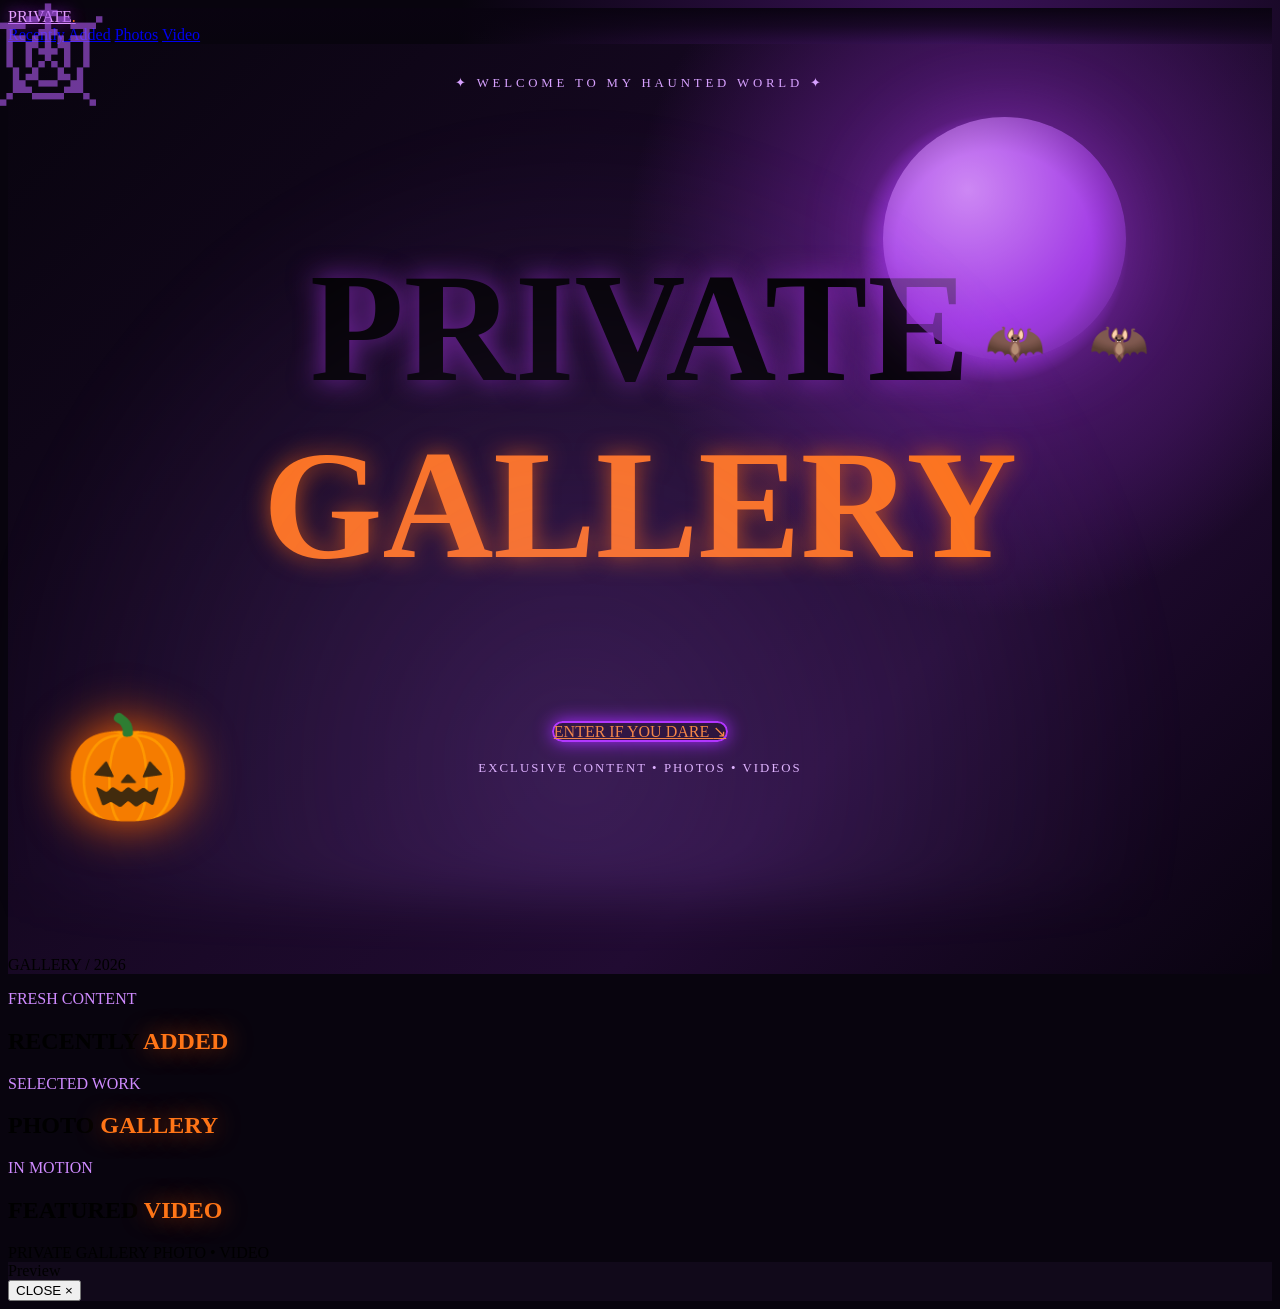
==== index.html @ 1c5b2a29 "Apply Halloween hero and load seasonal stylesheet" ====
<!doctype html>
<html lang="en">
<head>
  <meta charset="utf-8">
  <meta name="viewport" content="width=device-width, initial-scale=1">
  <meta name="theme-color" content="#100719">

  <title>Private Gallery</title>

  <link rel="preconnect" href="https://fonts.googleapis.com">
  <link rel="preconnect" href="https://fonts.gstatic.com" crossorigin>

  <link
    href="https://fonts.googleapis.com/css2?family=Bebas+Neue&family=Inter:wght@300;400;500;600;700&display=swap"
    rel="stylesheet"
  >

  <!-- Version number forces browsers to load the newest files -->
  <link rel="stylesheet" href="./styles.css?v=32">
  <link rel="stylesheet" href="./halloween.css?v=1">
  <script src="./gallery.js?v=32" defer></script>
</head>

<body>

  <header class="site-nav">
    <a class="brand" href="#top">
      PRIVATE<span>.</span>
    </a>

    <nav>
      <a href="#recent">Recently Added</a>
      <a href="#photos">Photos</a>
      <a href="#videos">Video</a>
    </nav>
  </header>


  <main id="top">

    <!-- ==============================
         HERO
         ============================== -->

    <section class="hero">

      <img
        id="heroImage"
        class="hero-photo"
        alt=""
      >

      <div class="hero-shade"></div>
      <div class="spooky-moon" aria-hidden="true"></div>
      <div class="spooky-bats" aria-hidden="true">🦇 🦇</div>
      <div class="spooky-pumpkin" aria-hidden="true">🎃</div>
      <div class="spooky-web" aria-hidden="true">🕸</div>

      <div class="hero-copy">

        <p class="halloween-tag">✦ WELCOME TO MY HAUNTED WORLD ✦</p>

        <h1>
          PRIVATE <span>GALLERY</span>
        </h1>

        <a
          class="hero-btn"
          href="#recent"
        >
          ENTER IF YOU DARE <span>↘</span>
        </a>
        <p class="halloween-note">EXCLUSIVE CONTENT • PHOTOS • VIDEOS</p>

      </div>

      <div class="hero-side">
        GALLERY / 2026
      </div>

    </section>


    <!-- ==============================
         RECENTLY ADDED
         ============================== -->

    <section
      id="recent"
      class="portfolio-section recent-section"
    >

      <div class="section-head">

        <div>

          <p class="eyebrow">
            FRESH CONTENT
          </p>

          <h2>
            RECENTLY <span>ADDED</span>
          </h2>

        </div>

        <div
          id="recentCount"
          class="count"
        ></div>

      </div>

      <div
        id="recentGrid"
        class="feature-grid"
      ></div>

    </section>


    <!-- ==============================
         PHOTOS
         ============================== -->

    <section
      id="photos"
      class="portfolio-section"
    >

      <div class="section-head">

        <div>

          <p class="eyebrow">
            SELECTED WORK
          </p>

          <h2>
            PHOTO <span>GALLERY</span>
          </h2>

        </div>

        <div
          id="photoCount"
          class="count"
        ></div>

      </div>

      <div
        id="photoGrid"
        class="photo-grid"
      ></div>

    </section>


    <!-- ==============================
         VIDEOS
         ============================== -->

    <section
      id="videos"
      class="portfolio-section"
    >

      <div class="section-head">

        <div>

          <p class="eyebrow">
            IN MOTION
          </p>

          <h2>
            FEATURED <span>VIDEO</span>
          </h2>

        </div>

        <div
          id="videoCount"
          class="count"
        ></div>

      </div>

      <div
        id="videoGrid"
        class="video-grid"
      ></div>

    </section>

  </main>


  <!-- ==============================
       FOOTER
       ============================== -->

  <footer>

    <span>
      PRIVATE GALLERY
    </span>

    <span>
      PHOTO • VIDEO
    </span>

  </footer>


  <!-- ==============================
       PHOTO / VIDEO MODAL
       ============================== -->

  <div
    id="modal"
    class="modal"
    aria-hidden="true"
  >

    <div class="modal-inner">

      <div class="modal-bar">

        <div
          id="modalTitle"
          class="modal-title"
        >
          Preview
        </div>

        <button
          id="closeBtn"
          class="close"
          type="button"
        >
          CLOSE ×
        </button>

      </div>

      <div
        id="modalContent"
        class="modal-content"
      ></div>

    </div>

  </div>


  <noscript>

    <div class="js-warning">
      This gallery requires JavaScript to display the media.
    </div>

  </noscript>

</body>
</html>
---- halloween.css ----
/* Halloween visual theme — no payment or gallery logic changed */
:root{--bg:#08040e;--panel:#150b20;--accent:#ff7517;--glow:rgba(255,117,23,.45);--border:rgba(169,79,255,.25)}
body{background:radial-gradient(circle at 75% 5%,#3c125b 0,transparent 32%),#08040e}
.site-nav{background:linear-gradient(#090310f5,#0903109c,transparent)}
.brand{color:#e5a0ff;text-shadow:0 0 15px #ac31ee}
.brand span,.hero h1 span,.section-head h2 span{color:#ff7517;text-shadow:0 0 25px #f60a}
.eyebrow{color:#cf8bff}
.hero{background:radial-gradient(circle at 78% 22%,#9a34e0 0 8%,#4c176c 11%,transparent 30%),linear-gradient(135deg,#08040e,#210b32 70%,#090310)}
.hero-photo{opacity:.38;filter:grayscale(.3) sepia(.2) hue-rotate(215deg)}
.hero-shade{background:linear-gradient(90deg,#090310e8,#170a2a80),linear-gradient(0deg,#08040efa,transparent 75%)}
.hero:before{content:"";position:absolute;inset:0;z-index:1;pointer-events:none;background:radial-gradient(ellipse at 45% 85%,#b56aff33,transparent 60%);filter:blur(25px);animation:hauntFog 13s ease-in-out infinite alternate}
.hero-copy{text-align:center;margin-bottom:20vh}
.hero h1{font-size:clamp(5rem,12vw,11rem);text-shadow:0 0 28px #7b24aa}
.hero-btn{background:#15061c;border:2px solid #b22cff;border-radius:30px;box-shadow:0 0 18px #a21dff;color:#ff8b24}
.hero-btn:hover{box-shadow:0 0 32px #d334ff}
.halloween-tag{display:inline-block;margin-bottom:22px;color:#d7a1ff;letter-spacing:.3em;font-size:.8rem}
.halloween-note{color:#e6c0ff;letter-spacing:.16em;margin-top:20px;font-size:.8rem}
.spooky-moon{position:absolute;right:12%;top:13%;width:clamp(110px,19vw,280px);aspect-ratio:1;border-radius:50%;background:radial-gradient(circle at 35% 30%,#e9b5ff,#a842e9 58%,#62248b);box-shadow:0 0 80px #a33cdb99;opacity:.65;pointer-events:none}
.spooky-bats{position:absolute;right:9%;top:35%;font-size:clamp(1.5rem,4vw,3rem);letter-spacing:1rem;color:#07020b;z-index:2;pointer-events:none}
.spooky-pumpkin{position:absolute;left:5%;bottom:8%;font-size:clamp(3rem,8vw,7rem);filter:drop-shadow(0 0 25px #ff6500);z-index:2;pointer-events:none}
.spooky-web{position:absolute;top:0;left:0;font-size:clamp(3rem,8vw,7rem);color:#b05af2;opacity:.6;z-index:2;pointer-events:none}
.portfolio-section{border-color:#60247a}
.feature-card:hover,.photo-card:hover,.video-card:hover{border-color:#ae48ff;box-shadow:0 0 35px #7422ba55}
.feature-badge{background:#ff7517}
.video-card,.feature-video-card{background:radial-gradient(circle,#61228b55,transparent 55%),#100819}
.modal-inner{background:#11091a}
@keyframes hauntFog{from{transform:translateX(-6%);opacity:.4}to{transform:translateX(6%);opacity:1}}
@media(max-width:650px){.hero-copy{margin-bottom:23vh}.spooky-pumpkin{bottom:7%}.spooky-moon{top:17%;right:5%}.spooky-bats{right:3%;top:40%;letter-spacing:.2rem}.hero h1{font-size:clamp(4rem,19vw,6rem)}}
@media(prefers-reduced-motion:reduce){.hero:before{animation:none}}
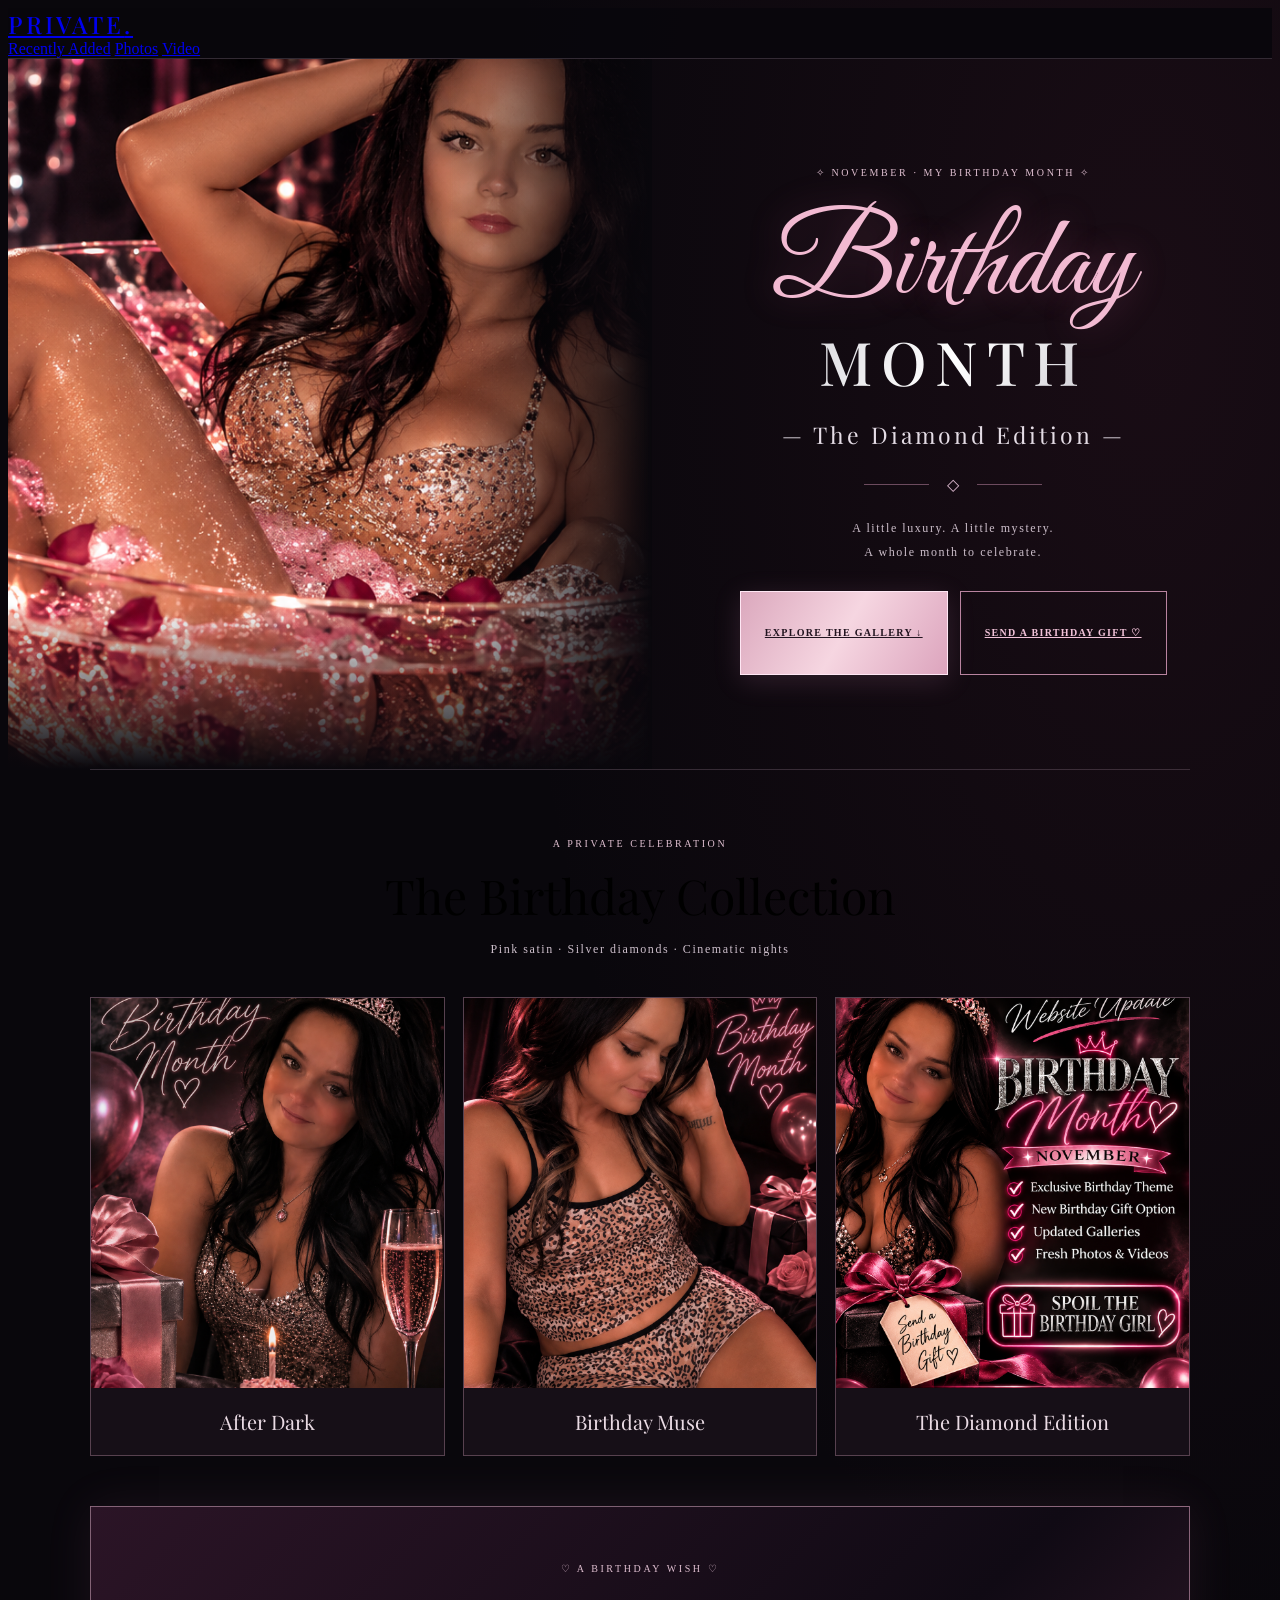
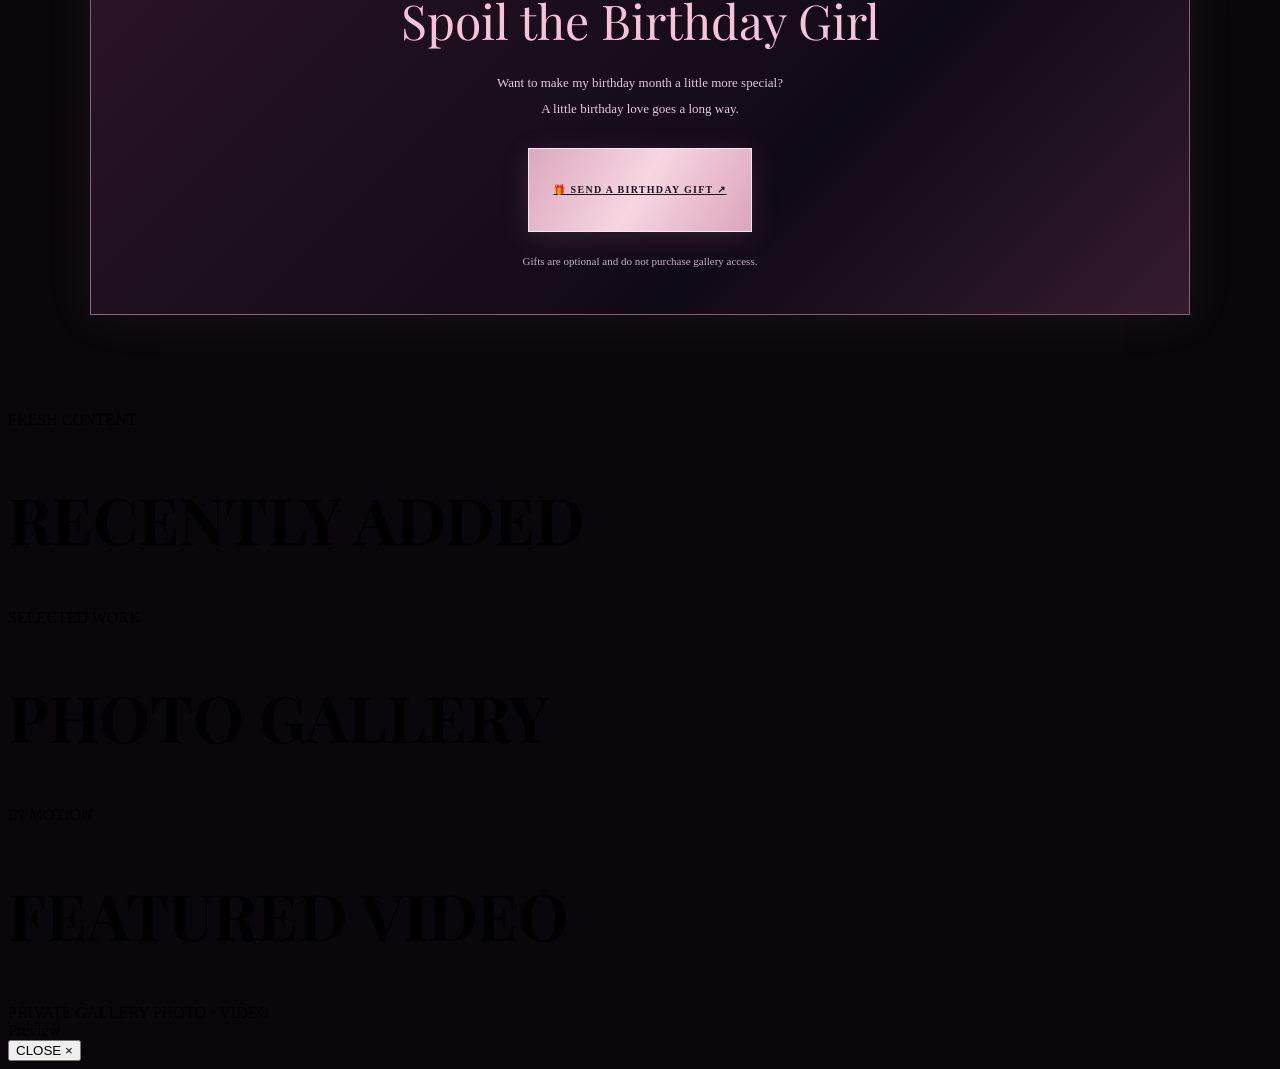
==== commit e931f1c7: "Publish November Birthday Month Diamond Edition homepage" ====
--- a/index.html
+++ b/index.html
@@ -3,22 +3,73 @@
 <head>
   <meta charset="utf-8">
   <meta name="viewport" content="width=device-width, initial-scale=1">
-  <meta name="theme-color" content="#100719">
-
-  <title>Private Gallery</title>
+  <meta name="theme-color" content="#09070c">
+
+  <title>Birthday Month — The Diamond Edition | Private Gallery</title>
 
   <link rel="preconnect" href="https://fonts.googleapis.com">
   <link rel="preconnect" href="https://fonts.gstatic.com" crossorigin>
 
   <link
-    href="https://fonts.googleapis.com/css2?family=Bebas+Neue&family=Inter:wght@300;400;500;600;700&display=swap"
+    href="https://fonts.googleapis.com/css2?family=Great+Vibes&family=Playfair+Display:wght@400;500;600&family=Bebas+Neue&family=Inter:wght@300;400;500;600;700&display=swap"
     rel="stylesheet"
   >
 
   <!-- Version number forces browsers to load the newest files -->
   <link rel="stylesheet" href="./styles.css?v=32">
-  <link rel="stylesheet" href="./halloween.css?v=1">
+
   <script src="./gallery.js?v=32" defer></script>
+<style>
+/* November Birthday Month: presentation only; gallery and access scripts stay unchanged. */
+:root{--bg:#09070c;--panel:#160f17;--accent:#ebbad0;--glow:#eaa3c733;--border:#ddbad033}
+body{background:radial-gradient(ellipse at 90% 12%,#6e294329,transparent 40%),var(--bg)}
+.site-nav{position:relative;background:#09070cf5;border-bottom:1px solid var(--border);flex-wrap:wrap;gap:14px}
+.brand{font:500 clamp(17px,2vw,24px) "Playfair Display",Georgia,serif;letter-spacing:.12em}
+.site-nav nav{gap:clamp(12px,2vw,27px)}
+.birthday-hero{display:grid;grid-template-columns:1.04fr 1fr;max-width:1440px;margin:auto;min-height:710px}
+.birthday-portrait{position:relative;overflow:hidden;min-height:710px}
+.birthday-portrait img{position:absolute;inset:0;width:100%;height:100%;object-fit:cover;object-position:68% 18%;transform:scale(1.45);transform-origin:68% 18%}
+.birthday-portrait:after{content:"";position:absolute;inset:0;background:linear-gradient(90deg,transparent 68%,#09070c),linear-gradient(0deg,#09070c,transparent 23%)}
+.birthday-copy{align-self:center;text-align:center;padding:65px 30px 65px 12px;position:relative}
+.birthday-kicker{font-size:10px;line-height:1.9;letter-spacing:.26em;color:#dfbfd0}
+.birthday-copy h1{margin:25px 0 0;font-weight:400}
+.birthday-script{display:block;font:400 clamp(80px,9vw,145px)/1.05 "Great Vibes",cursive;color:#f2bad2;text-shadow:0 0 35px #e56c9c44}
+.birthday-month{display:block;font:500 clamp(38px,4.7vw,70px)/1.15 "Playfair Display",Georgia,serif;letter-spacing:.14em;text-transform:uppercase;background:linear-gradient(120deg,#b8b7c0,#fff,#a6a3af);background-clip:text;-webkit-background-clip:text;color:transparent}
+.birthday-edition{display:block;margin:20px 0;font:400 clamp(15px,1.8vw,23px)/1.6 "Playfair Display",Georgia,serif;letter-spacing:.13em;color:#e4dce5}
+.birthday-divider{display:flex;align-items:center;justify-content:center;gap:18px;color:#ddbad0;margin:22px 0}
+.birthday-divider:before,.birthday-divider:after{content:"";width:65px;height:1px;background:#c58cac80}
+.birthday-intro,.birthday-caption{font-size:12px;line-height:2;letter-spacing:.13em;color:#cdbfcb}
+.birthday-actions{display:flex;flex-wrap:wrap;justify-content:center;gap:12px;margin-top:27px}
+.birthday-button{display:inline-flex;justify-content:center;align-items:center;min-height:50px;padding:16px 24px;border:1px solid #ffe7f4;background:linear-gradient(120deg,#dba8bd,#f6d6e1,#dca4bd);color:#21131f;font-size:10px;font-weight:700;line-height:1.6;letter-spacing:.13em;text-transform:uppercase;box-shadow:0 6px 28px #f0a1cc25;transition:transform .2s}
+.birthday-button:hover{transform:translateY(-2px)}
+.birthday-secondary{background:transparent;color:#f2c3d9;border-color:#b984a0;box-shadow:none}
+.birthday-button:focus-visible,a:focus-visible,button:focus-visible{outline:2px solid #fff;outline-offset:5px}
+.birthday-collection{width:min(1100px,90vw);margin:auto;padding:54px 0 80px;text-align:center;border-top:1px solid var(--border)}
+.birthday-collection h2{font:400 clamp(30px,4vw,48px)/1.25 "Playfair Display",Georgia,serif;margin:12px 0}
+.birthday-cards{display:grid;grid-template-columns:repeat(3,minmax(0,1fr));gap:18px;margin:36px 0 50px}
+.birthday-cards figure{margin:0;background:#160f17;border:1px solid #d4a0ba58;overflow:hidden}
+.birthday-cards img{display:block;width:100%;height:390px;object-fit:cover;object-position:center 20%}
+.birthday-cards figcaption{font:400 20px "Playfair Display",Georgia,serif;padding:20px 10px;color:#eadbe4}
+.birthday-gift{scroll-margin-top:25px;padding:42px 22px;border:1px solid #e9b5d080;background:linear-gradient(135deg,#2b1426,#100a14 65%,#351b2c);box-shadow:0 0 45px #e889bb16}
+.birthday-gift h2{color:#f6c3d8}
+.birthday-gift>p:not(.birthday-kicker){font-size:13px;line-height:2;color:#e6cbd9;margin:20px 0 26px}
+.birthday-gift small{display:block;color:#c7b3c1;font-size:11px;line-height:1.8;margin-top:20px}
+.section-head h2{font-family:"Playfair Display",Georgia,serif;font-size:clamp(30px,5vw,65px);line-height:1.15}
+.portfolio-section{scroll-margin-top:25px}
+.feature-badge{color:#21131f}
+@media(max-width:760px){
+.birthday-hero{display:block;min-height:0}.birthday-portrait{height:460px;min-height:0}
+.birthday-portrait img{object-position:66% 15%;transform:scale(1.6);transform-origin:66% 15%}
+.birthday-portrait:after{background:linear-gradient(0deg,#09070c,transparent 48%)}
+.birthday-copy{padding:0 20px 55px;margin-top:-20px}.birthday-script{font-size:94px}
+.birthday-month{font-size:43px}.birthday-edition{font-size:17px}
+.birthday-cards{grid-template-columns:1fr;max-width:410px;margin:30px auto 40px}.birthday-cards img{height:auto;aspect-ratio:4/5}
+.birthday-collection{padding-top:35px}.site-nav nav a:first-child{display:inline}
+.site-nav nav a{font-size:9px;letter-spacing:.1em}.site-nav{padding:18px 5vw}
+.section-head{flex-wrap:wrap}.section-head h2{font-size:clamp(30px,9vw,50px)}
+}
+@media(prefers-reduced-motion:reduce){html{scroll-behavior:auto}*,*:before,*:after{transition:none!important}}
+</style>
 </head>
 
 <body>
@@ -42,44 +93,33 @@
          HERO
          ============================== -->
 
-    <section class="hero">
-
-      <img
-        id="heroImage"
-        class="hero-photo"
-        alt=""
-      >
-
-      <div class="hero-shade"></div>
-      <div class="spooky-moon" aria-hidden="true"></div>
-      <div class="spooky-bats" aria-hidden="true">🦇 🦇</div>
-      <div class="spooky-pumpkin" aria-hidden="true">🎃</div>
-      <div class="spooky-web" aria-hidden="true">🕸</div>
-
-      <div class="hero-copy">
-
-        <p class="halloween-tag">✦ WELCOME TO MY HAUNTED WORLD ✦</p>
-
-        <h1>
-          PRIVATE <span>GALLERY</span>
-        </h1>
-
-        <a
-          class="hero-btn"
-          href="#recent"
-        >
-          ENTER IF YOU DARE <span>↘</span>
-        </a>
-        <p class="halloween-note">EXCLUSIVE CONTENT • PHOTOS • VIDEOS</p>
-
-      </div>
-
-      <div class="hero-side">
-        GALLERY / 2026
-      </div>
-
-    </section>
-
+    <section class="birthday-hero" aria-labelledby="birthday-title">
+      <div class="birthday-portrait"><img id="birthdayHeroImage" src="./birthday/Glamorous%20Birthday%20Champagne%20Fantasy.png" alt="Birthday portrait in a sparkling champagne glass" fetchpriority="high" width="1024" height="1536"></div>
+      <div class="birthday-copy">
+        <p class="birthday-kicker">✧ NOVEMBER · MY BIRTHDAY MONTH ✧</p>
+        <h1 id="birthday-title"><span class="birthday-script">Birthday</span><span class="birthday-month">Month</span><span class="birthday-edition">— The Diamond Edition —</span></h1>
+        <div class="birthday-divider" aria-hidden="true">◇</div>
+        <p class="birthday-intro">A little luxury. A little mystery.<br>A whole month to celebrate.</p>
+        <div class="birthday-actions"><a class="birthday-button" href="#recent">Explore the Gallery ↓</a><a class="birthday-button birthday-secondary" href="#birthday-gift">Send a Birthday Gift ♡</a></div>
+      </div>
+    </section>
+    <section class="birthday-collection" aria-labelledby="birthday-collection-title">
+      <p class="birthday-kicker">A PRIVATE CELEBRATION</p>
+      <h2 id="birthday-collection-title">The Birthday Collection</h2>
+      <p class="birthday-caption">Pink satin · Silver diamonds · Cinematic nights</p>
+      <div class="birthday-cards">
+        <figure><img src="./birthday/Moody%20Birthday%20Queen%20Celebration.png" alt="Moody birthday queen portrait" loading="lazy" width="1024" height="1536"><figcaption>After Dark</figcaption></figure>
+        <figure><img src="./birthday/Glamorous%20Birthday%20Month%20Portrait.png" alt="Glamorous birthday month portrait" loading="lazy" width="1024" height="1536"><figcaption>Birthday Muse</figcaption></figure>
+        <figure><img src="./birthday/Glamorous%20Birthday%20Month%20Website%20Update.png" alt="Diamond edition birthday celebration" loading="lazy" width="1024" height="1536"><figcaption>The Diamond Edition</figcaption></figure>
+      </div>
+      <div id="birthday-gift" class="birthday-gift">
+        <p class="birthday-kicker">♡ A BIRTHDAY WISH ♡</p>
+        <h2>Spoil the Birthday Girl</h2>
+        <p>Want to make my birthday month a little more special?<br>A little birthday love goes a long way.</p>
+        <a class="birthday-button" href="https://buy.stripe.com/5kQ8wP1u58Wk6lE6FY7kc0r" target="_blank" rel="noopener noreferrer">🎁 Send a Birthday Gift ↗</a>
+        <small>Gifts are optional and do not purchase gallery access.</small>
+      </div>
+    </section>
 
     <!-- ==============================
          RECENTLY ADDED
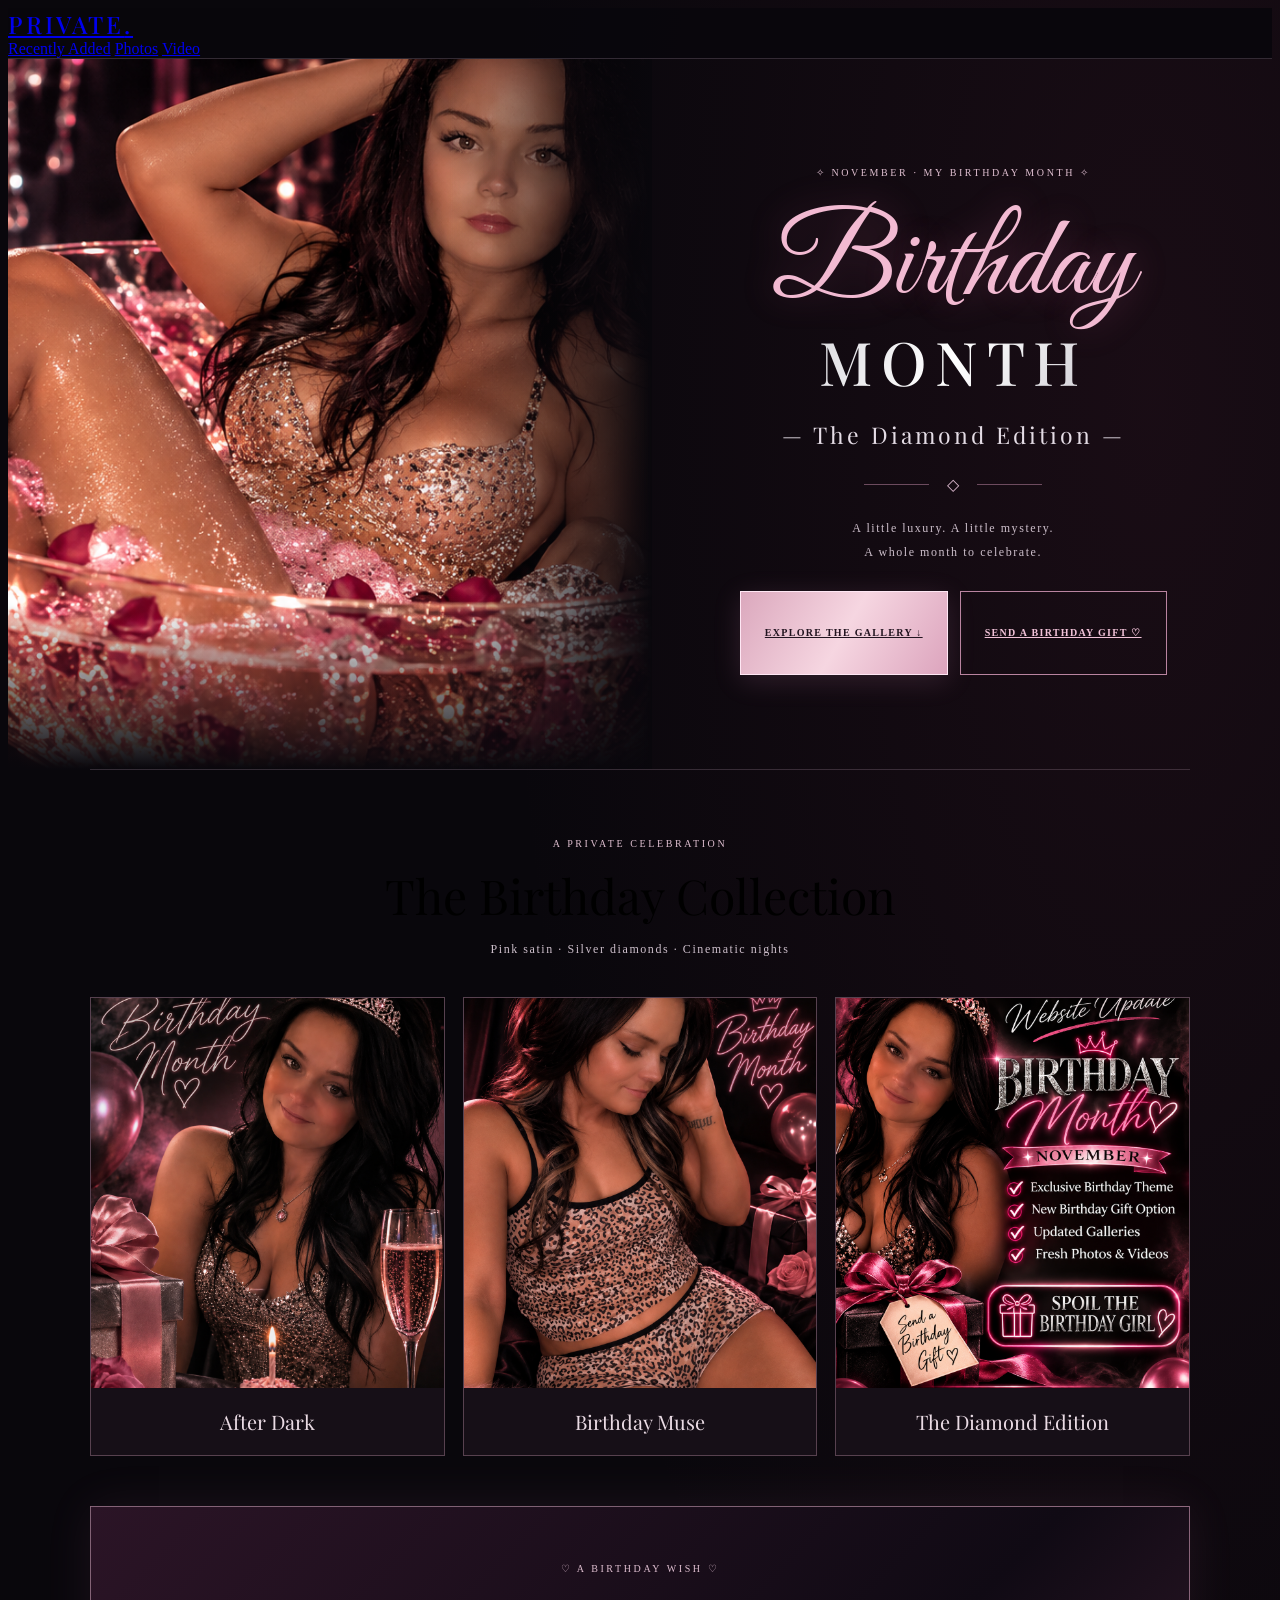
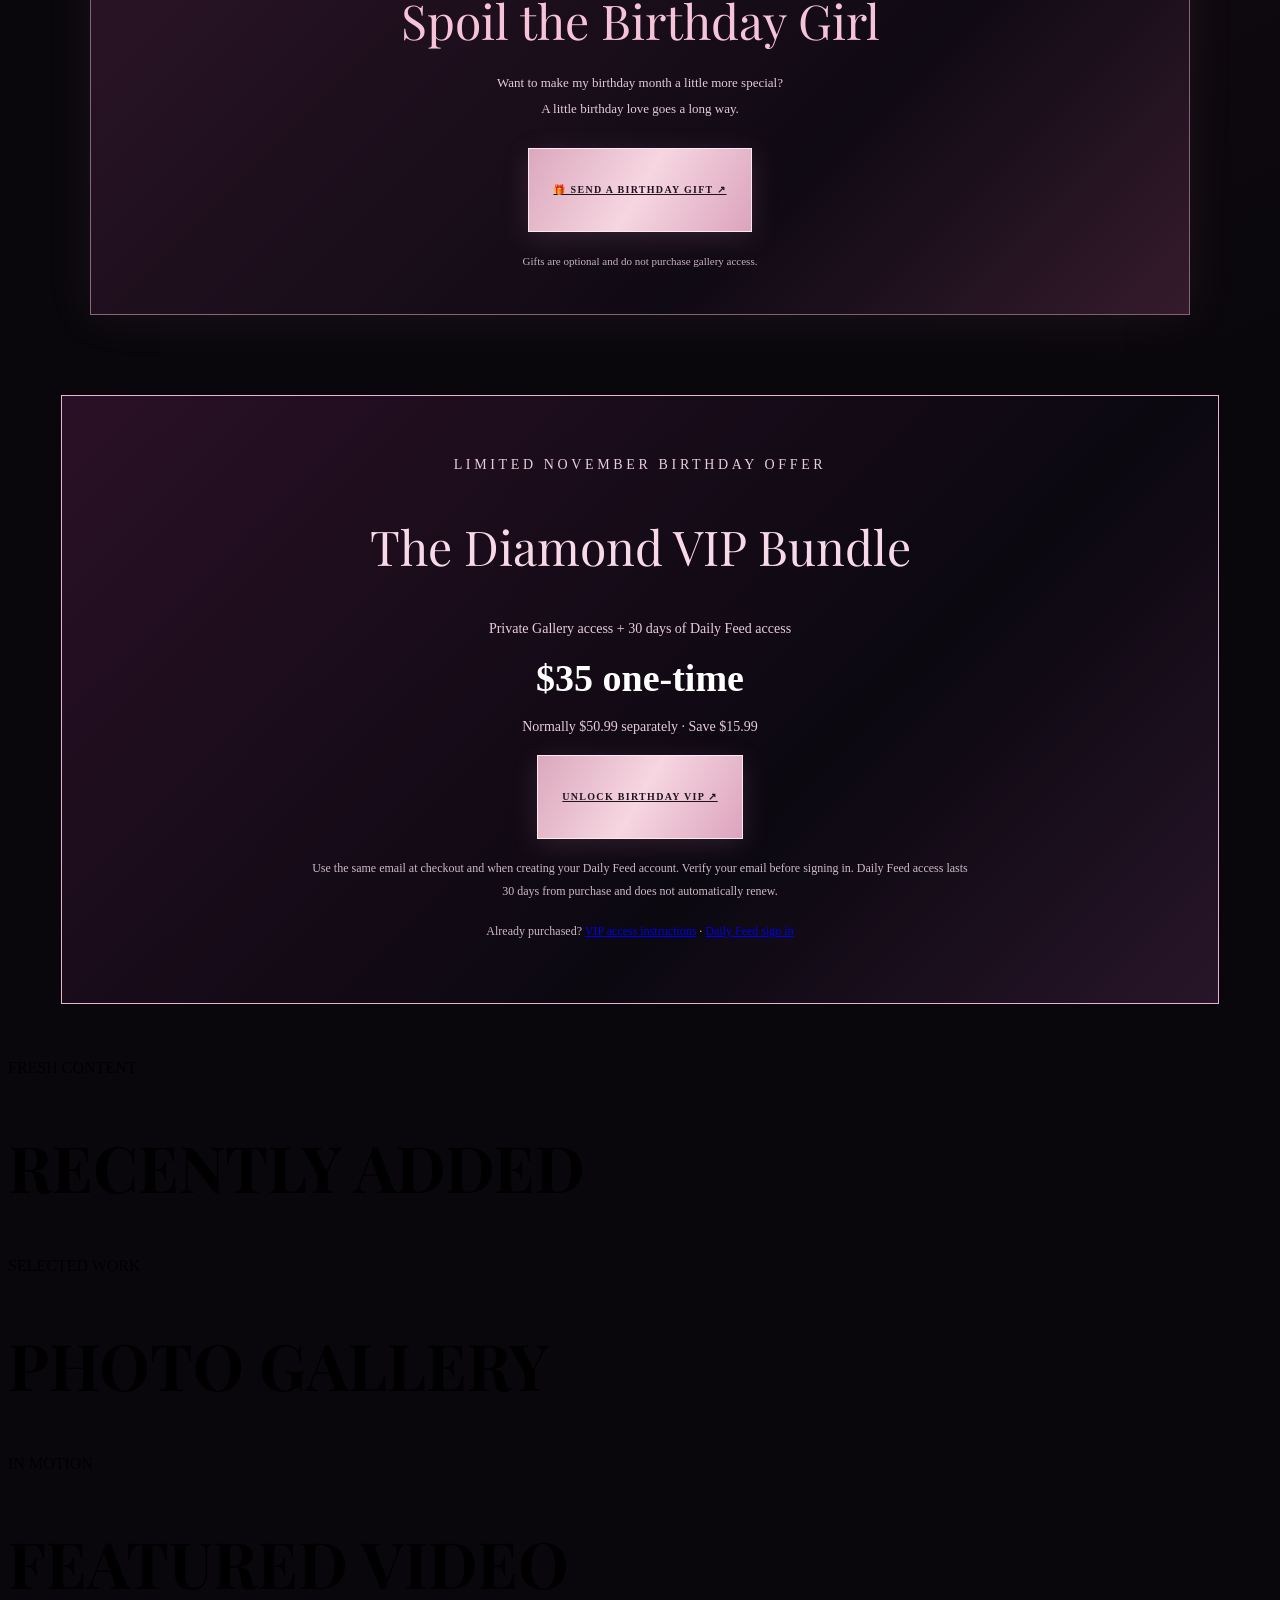
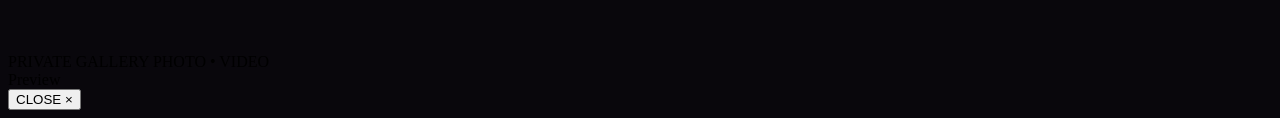
==== commit 22c7301c: "Add November Birthday VIP purchase option to homepage" ====
--- a/index.html
+++ b/index.html
@@ -69,6 +69,7 @@
 .section-head{flex-wrap:wrap}.section-head h2{font-size:clamp(30px,9vw,50px)}
 }
 @media(prefers-reduced-motion:reduce){html{scroll-behavior:auto}*,*:before,*:after{transition:none!important}}
+.birthday-vip{width:min(1100px,90vw);margin:0 auto 55px;padding:42px 28px;text-align:center;border:1px solid #e8b5d1;background:linear-gradient(135deg,#2a1026,#0b0810 64%,#281529)}.birthday-vip h2{font:400 clamp(30px,4vw,48px)/1.2 "Playfair Display",Georgia,serif;color:#f8d9e8}.birthday-vip p{color:#e9cddc;font-size:14px;line-height:1.9}.birthday-vip .vip-price{font:600 38px Georgia,serif;color:#fff}.birthday-vip .vip-note{font-size:12px;color:#cfb9c7;max-width:670px;margin:18px auto}
 </style>
 </head>
 
@@ -125,6 +126,8 @@
          RECENTLY ADDED
          ============================== -->
 
+
+<section id="birthday-vip" class="birthday-vip" aria-labelledby="birthday-vip-title"><p class="birthday-kicker">LIMITED NOVEMBER BIRTHDAY OFFER</p><h2 id="birthday-vip-title">The Diamond VIP Bundle</h2><p>Private Gallery access + 30 days of Daily Feed access</p><div class="vip-price">$35 one-time</div><p>Normally $50.99 separately · Save $15.99</p><a class="birthday-button" href="https://buy.stripe.com/9B6eVddcNegE39sggy7kc0s" target="_blank" rel="noopener noreferrer">Unlock Birthday VIP ↗</a><p class="vip-note">Use the same email at checkout and when creating your Daily Feed account. Verify your email before signing in. Daily Feed access lasts 30 days from purchase and does not automatically renew.</p><p class="vip-note">Already purchased? <a href="./vip-welcome.html">VIP access instructions</a> · <a href="./daily.html">Daily Feed sign in</a></p></section>
     <section
       id="recent"
       class="portfolio-section recent-section"
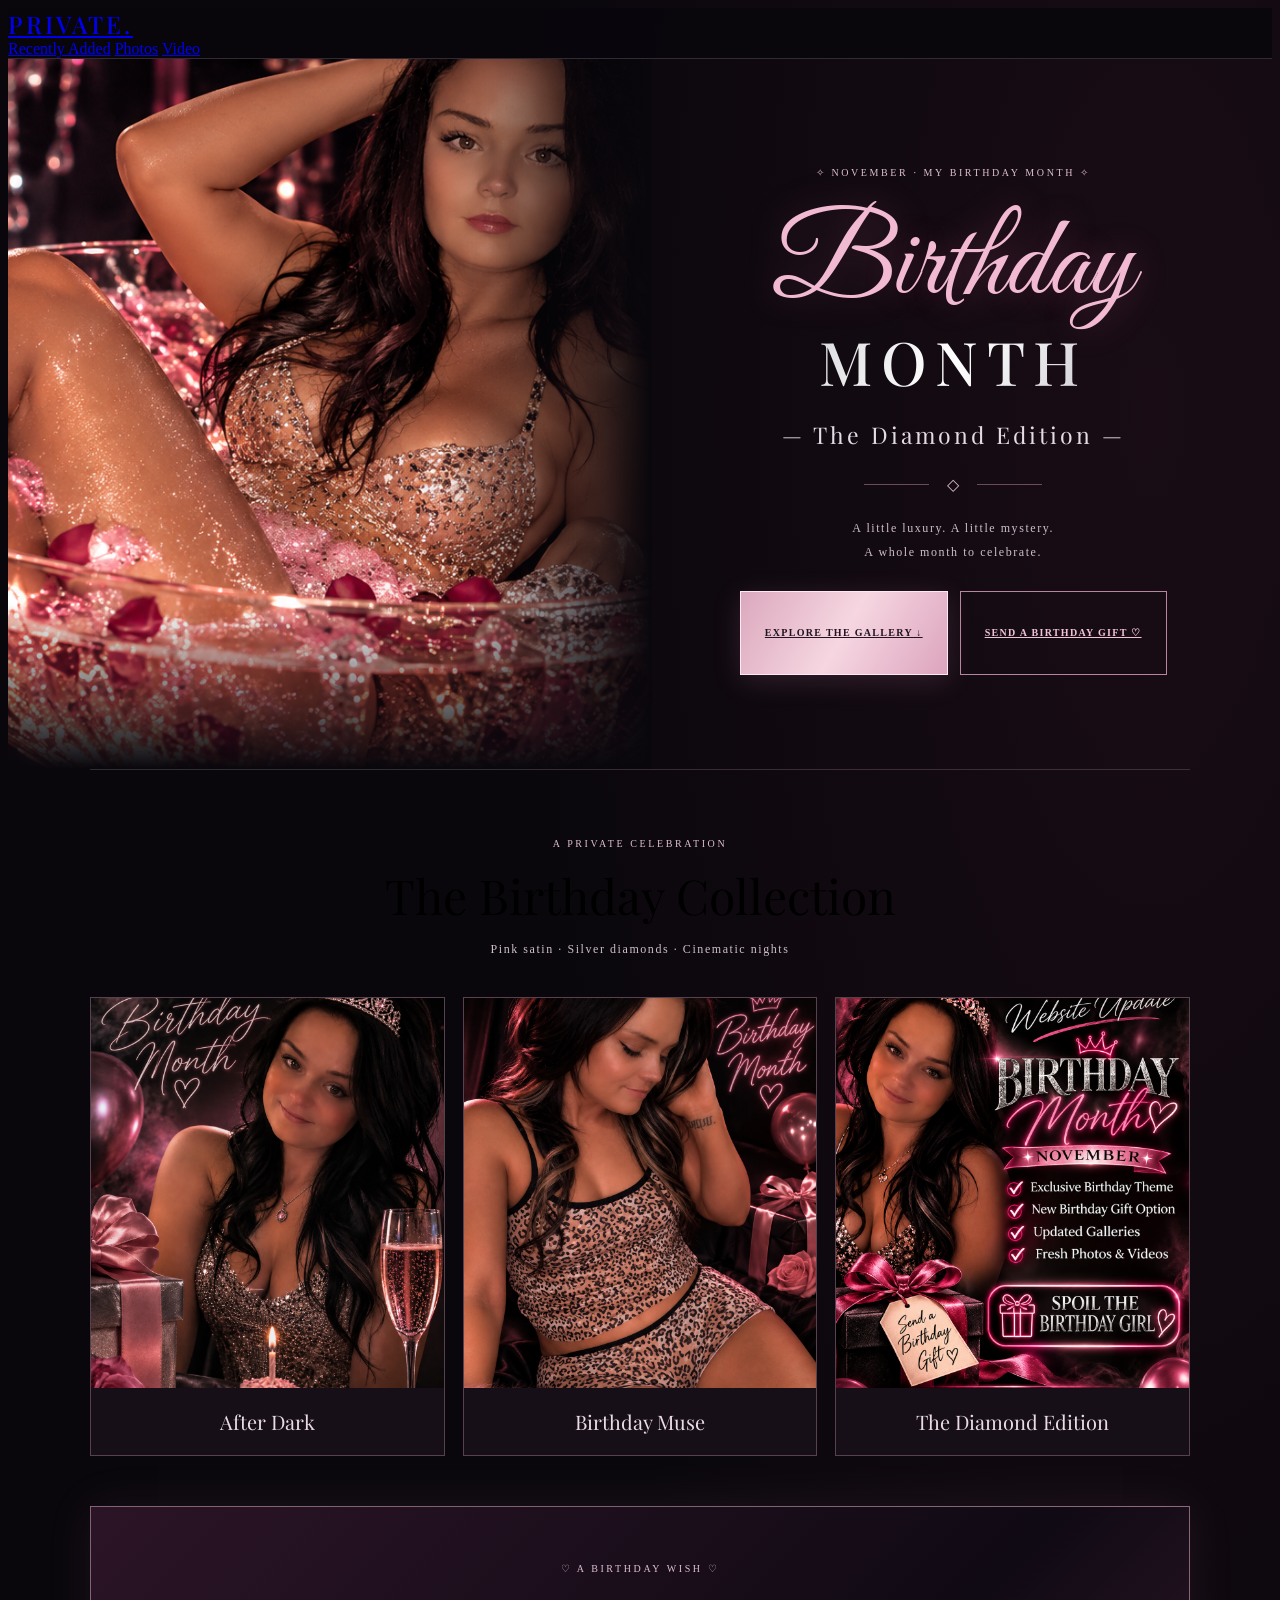
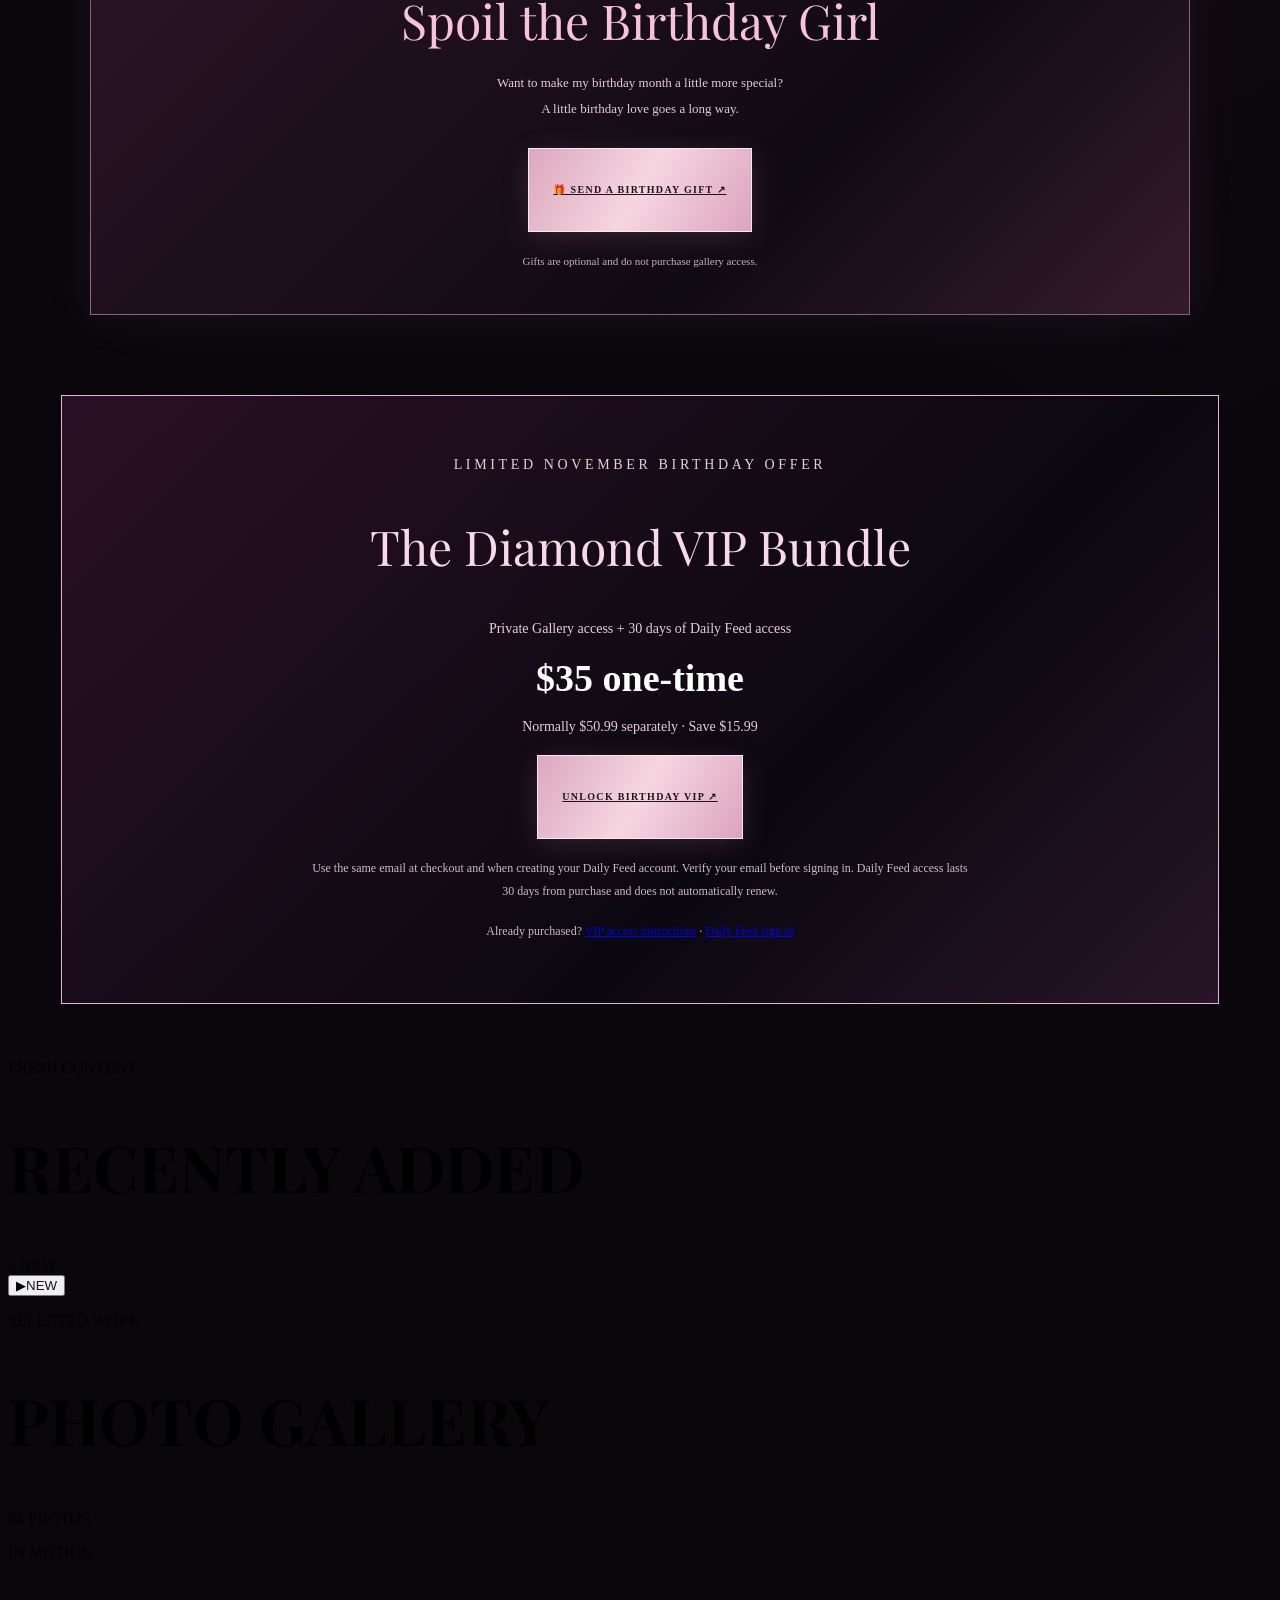
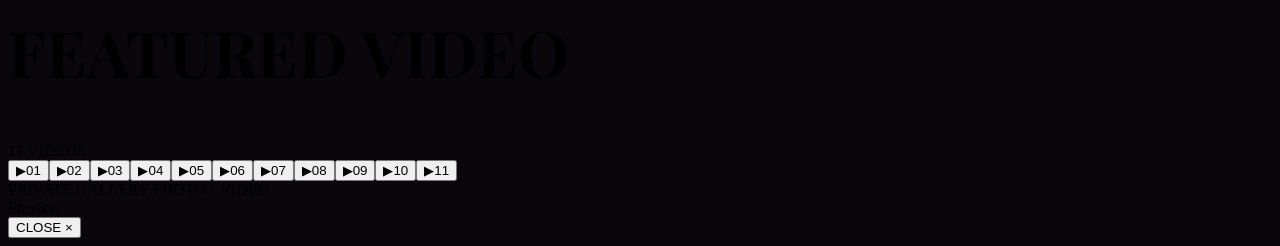
==== commit 38f15ba2: "Remove stale video references and refresh gallery cache" ====
--- a/index.html
+++ b/index.html
@@ -18,7 +18,7 @@
   <!-- Version number forces browsers to load the newest files -->
   <link rel="stylesheet" href="./styles.css?v=32">
 
-  <script src="./gallery.js?v=32" defer></script>
+  <script src="./gallery.js?v=33" defer></script>
 <style>
 /* November Birthday Month: presentation only; gallery and access scripts stay unchanged. */
 :root{--bg:#09070c;--panel:#160f17;--accent:#ebbad0;--glow:#eaa3c733;--border:#ddbad033}
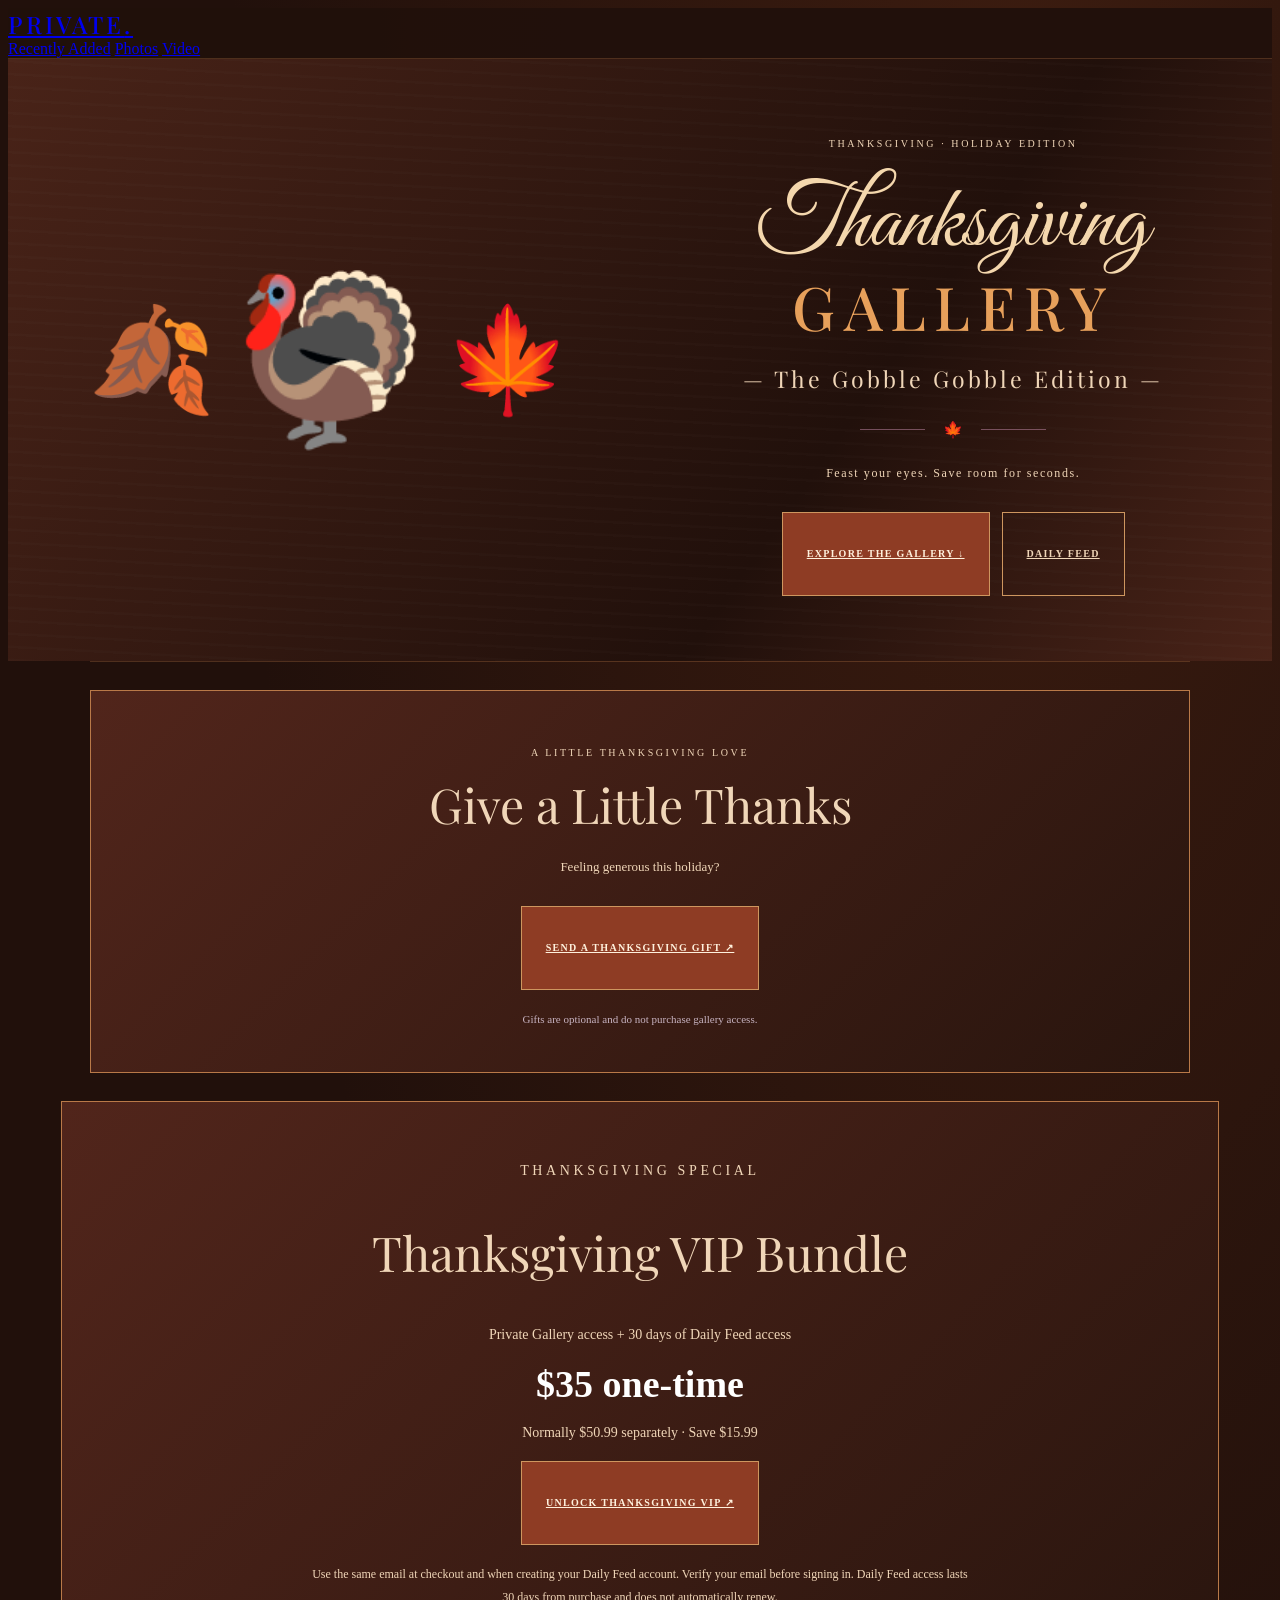
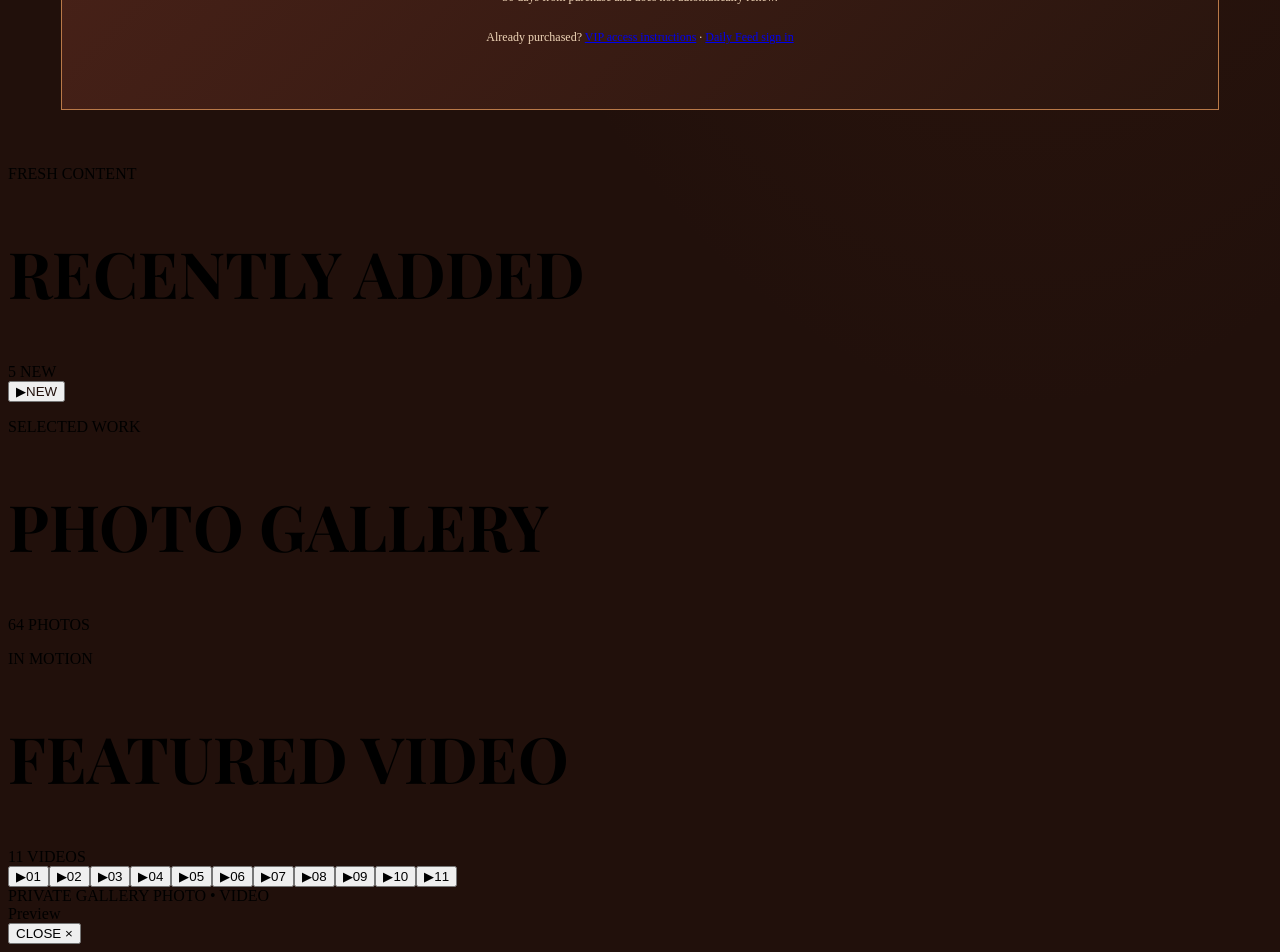
==== commit 86b2eed4: "Switch homepage to Thanksgiving holiday theme; preserve gallery and checkout" ====
--- a/index.html
+++ b/index.html
@@ -3,9 +3,9 @@
 <head>
   <meta charset="utf-8">
   <meta name="viewport" content="width=device-width, initial-scale=1">
-  <meta name="theme-color" content="#09070c">
-
-  <title>Birthday Month — The Diamond Edition | Private Gallery</title>
+  <meta name="theme-color" content="#21100b">
+
+  <title>Thanksgiving — The Gobble Gobble Edition | Private Gallery</title>
 
   <link rel="preconnect" href="https://fonts.googleapis.com">
   <link rel="preconnect" href="https://fonts.gstatic.com" crossorigin>
@@ -70,7 +70,7 @@
 }
 @media(prefers-reduced-motion:reduce){html{scroll-behavior:auto}*,*:before,*:after{transition:none!important}}
 .birthday-vip{width:min(1100px,90vw);margin:0 auto 55px;padding:42px 28px;text-align:center;border:1px solid #e8b5d1;background:linear-gradient(135deg,#2a1026,#0b0810 64%,#281529)}.birthday-vip h2{font:400 clamp(30px,4vw,48px)/1.2 "Playfair Display",Georgia,serif;color:#f8d9e8}.birthday-vip p{color:#e9cddc;font-size:14px;line-height:1.9}.birthday-vip .vip-price{font:600 38px Georgia,serif;color:#fff}.birthday-vip .vip-note{font-size:12px;color:#cfb9c7;max-width:670px;margin:18px auto}
-</style>
+:root{--bg:#21100b;--panel:#351b12;--accent:#e8ad70;--glow:#b85b2833;--border:#b979484d}body{background:radial-gradient(ellipse at 80% 5%,#71341955,transparent 55%),var(--bg)}.site-nav{background:#21100bf5}.thanksgiving-hero{min-height:480px;background:repeating-linear-gradient(3deg,#ffffff03 0px,#ffffff03 2px,transparent 3px,transparent 13px),linear-gradient(125deg,#492318,#21100b 65%,#492318)}.thanksgiving-art{display:flex;align-items:center;justify-content:center;gap:12px;font-size:clamp(40px,8vw,120px);min-height:300px}.thanksgiving-art span:nth-child(2){font-size:1.6em}.birthday-script{color:#f4d7ad;text-shadow:none;font-size:clamp(55px,7vw,110px)}.birthday-month{background:none;color:#e7a05b}.birthday-kicker,.birthday-edition,.birthday-intro,.birthday-caption{color:#f0d6b8}.birthday-divider{color:#d98c49}.birthday-button{background:#8e3c24;color:#fff1dd;border-color:#ce965f;box-shadow:none}.birthday-secondary{background:transparent;color:#f0d6b8}.birthday-gift,.birthday-vip{background:linear-gradient(135deg,#51251b,#29150e);border-color:#b97948;box-shadow:none}.birthday-gift h2,.birthday-vip h2,.birthday-gift>p:not(.birthday-kicker),.birthday-vip p,.birthday-vip .vip-note{color:#f0d6b8}.birthday-collection{padding:28px 0}.feature-badge{color:#21100b}@media(max-width:760px){.thanksgiving-art{min-height:180px;font-size:52px}.birthday-copy{margin-top:0;padding:15px 20px 45px}.birthday-script{font-size:clamp(48px,12vw,80px)}.birthday-month{font-size:36px}}</style>
 </head>
 
 <body>
@@ -94,40 +94,14 @@
          HERO
          ============================== -->
 
-    <section class="birthday-hero" aria-labelledby="birthday-title">
-      <div class="birthday-portrait"><img id="birthdayHeroImage" src="./birthday/Glamorous%20Birthday%20Champagne%20Fantasy.png" alt="Birthday portrait in a sparkling champagne glass" fetchpriority="high" width="1024" height="1536"></div>
-      <div class="birthday-copy">
-        <p class="birthday-kicker">✧ NOVEMBER · MY BIRTHDAY MONTH ✧</p>
-        <h1 id="birthday-title"><span class="birthday-script">Birthday</span><span class="birthday-month">Month</span><span class="birthday-edition">— The Diamond Edition —</span></h1>
-        <div class="birthday-divider" aria-hidden="true">◇</div>
-        <p class="birthday-intro">A little luxury. A little mystery.<br>A whole month to celebrate.</p>
-        <div class="birthday-actions"><a class="birthday-button" href="#recent">Explore the Gallery ↓</a><a class="birthday-button birthday-secondary" href="#birthday-gift">Send a Birthday Gift ♡</a></div>
-      </div>
-    </section>
-    <section class="birthday-collection" aria-labelledby="birthday-collection-title">
-      <p class="birthday-kicker">A PRIVATE CELEBRATION</p>
-      <h2 id="birthday-collection-title">The Birthday Collection</h2>
-      <p class="birthday-caption">Pink satin · Silver diamonds · Cinematic nights</p>
-      <div class="birthday-cards">
-        <figure><img src="./birthday/Moody%20Birthday%20Queen%20Celebration.png" alt="Moody birthday queen portrait" loading="lazy" width="1024" height="1536"><figcaption>After Dark</figcaption></figure>
-        <figure><img src="./birthday/Glamorous%20Birthday%20Month%20Portrait.png" alt="Glamorous birthday month portrait" loading="lazy" width="1024" height="1536"><figcaption>Birthday Muse</figcaption></figure>
-        <figure><img src="./birthday/Glamorous%20Birthday%20Month%20Website%20Update.png" alt="Diamond edition birthday celebration" loading="lazy" width="1024" height="1536"><figcaption>The Diamond Edition</figcaption></figure>
-      </div>
-      <div id="birthday-gift" class="birthday-gift">
-        <p class="birthday-kicker">♡ A BIRTHDAY WISH ♡</p>
-        <h2>Spoil the Birthday Girl</h2>
-        <p>Want to make my birthday month a little more special?<br>A little birthday love goes a long way.</p>
-        <a class="birthday-button" href="https://buy.stripe.com/5kQ8wP1u58Wk6lE6FY7kc0r" target="_blank" rel="noopener noreferrer">🎁 Send a Birthday Gift ↗</a>
-        <small>Gifts are optional and do not purchase gallery access.</small>
-      </div>
-    </section>
-
-    <!-- ==============================
+    <section class="birthday-hero thanksgiving-hero" aria-labelledby="birthday-title"><div class="thanksgiving-art" aria-hidden="true"><span>🍂</span><span>🦃</span><span>🍁</span></div><div class="birthday-copy"><p class="birthday-kicker">THANKSGIVING · HOLIDAY EDITION</p><h1 id="birthday-title"><span class="birthday-script">Thanksgiving</span><span class="birthday-month">Gallery</span><span class="birthday-edition">— The Gobble Gobble Edition —</span></h1><div class="birthday-divider">🍁</div><p class="birthday-intro">Feast your eyes. Save room for seconds.</p><div class="birthday-actions"><a class="birthday-button" href="#recent">Explore the Gallery ↓</a><a class="birthday-button birthday-secondary" href="./daily.html">Daily Feed</a></div></div></section>
+<section class="birthday-collection"><div id="birthday-gift" class="birthday-gift"><p class="birthday-kicker">A LITTLE THANKSGIVING LOVE</p><h2>Give a Little Thanks</h2><p>Feeling generous this holiday?</p><a class="birthday-button" href="https://buy.stripe.com/5kQ8wP1u58Wk6lE6FY7kc0r" target="_blank" rel="noopener noreferrer">Send a Thanksgiving Gift ↗</a><small>Gifts are optional and do not purchase gallery access.</small></div></section>
+<!-- ==============================
          RECENTLY ADDED
          ============================== -->
 
 
-<section id="birthday-vip" class="birthday-vip" aria-labelledby="birthday-vip-title"><p class="birthday-kicker">LIMITED NOVEMBER BIRTHDAY OFFER</p><h2 id="birthday-vip-title">The Diamond VIP Bundle</h2><p>Private Gallery access + 30 days of Daily Feed access</p><div class="vip-price">$35 one-time</div><p>Normally $50.99 separately · Save $15.99</p><a class="birthday-button" href="https://buy.stripe.com/9B6eVddcNegE39sggy7kc0s" target="_blank" rel="noopener noreferrer">Unlock Birthday VIP ↗</a><p class="vip-note">Use the same email at checkout and when creating your Daily Feed account. Verify your email before signing in. Daily Feed access lasts 30 days from purchase and does not automatically renew.</p><p class="vip-note">Already purchased? <a href="./vip-welcome.html">VIP access instructions</a> · <a href="./daily.html">Daily Feed sign in</a></p></section>
+<section id="birthday-vip" class="birthday-vip" aria-labelledby="birthday-vip-title"><p class="birthday-kicker">THANKSGIVING SPECIAL</p><h2 id="birthday-vip-title">Thanksgiving VIP Bundle</h2><p>Private Gallery access + 30 days of Daily Feed access</p><div class="vip-price">$35 one-time</div><p>Normally $50.99 separately · Save $15.99</p><a class="birthday-button" href="https://buy.stripe.com/9B6eVddcNegE39sggy7kc0s" target="_blank" rel="noopener noreferrer">Unlock Thanksgiving VIP ↗</a><p class="vip-note">Use the same email at checkout and when creating your Daily Feed account. Verify your email before signing in. Daily Feed access lasts 30 days from purchase and does not automatically renew.</p><p class="vip-note">Already purchased? <a href="./vip-welcome.html">VIP access instructions</a> · <a href="./daily.html">Daily Feed sign in</a></p></section>
     <section
       id="recent"
       class="portfolio-section recent-section"
